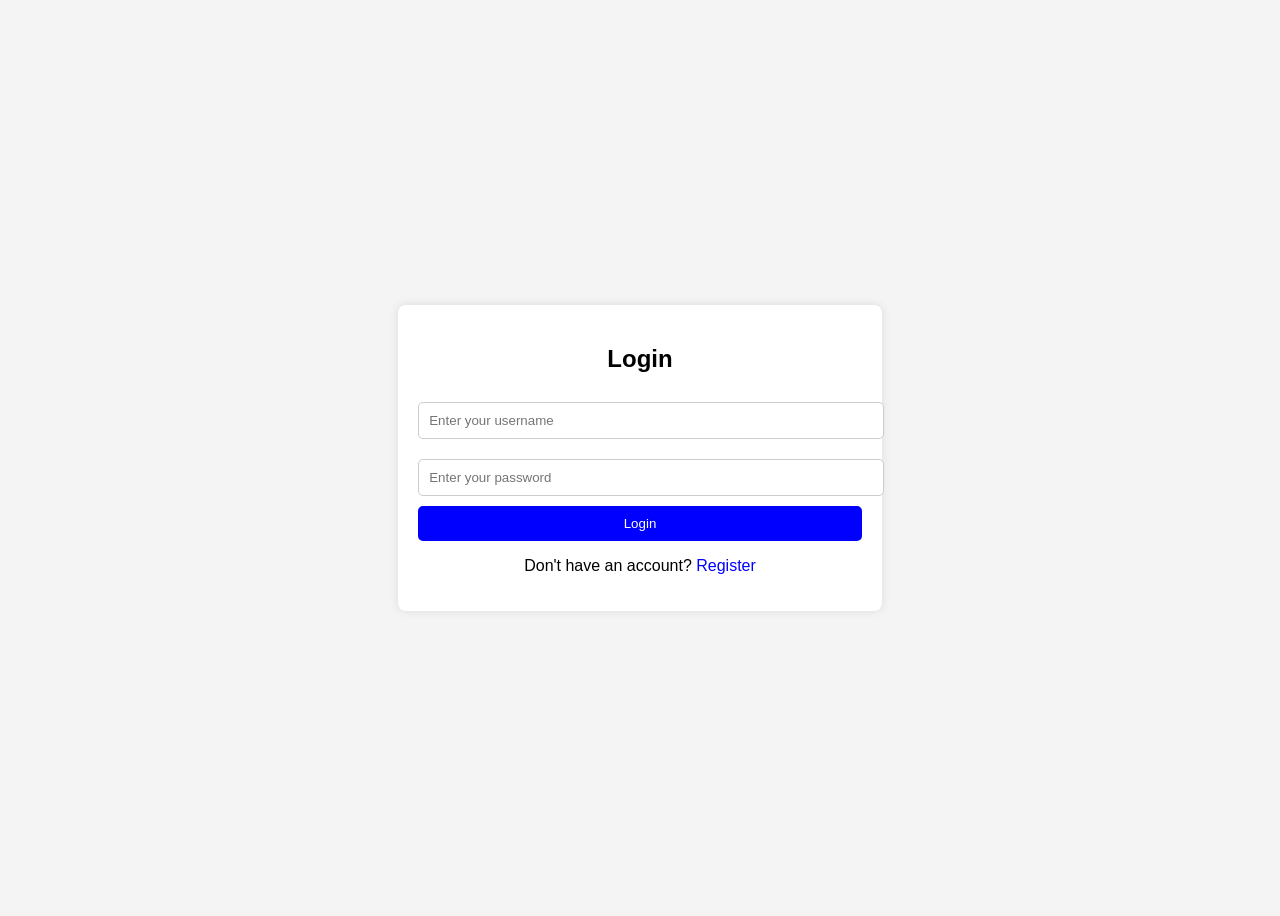
==== index.html @ cbf81eea "Add files via upload updating" ====
<!DOCTYPE html>
<html lang="en">
<head>
    <meta charset="UTF-8">
    <meta name="viewport" content="width=device-width, initial-scale=1.0">
    <title>Login</title>
    <link rel="stylesheet" href="styles.css">
</head>
<body>
    <div class="login-container">
        <h2>Login</h2>
        <form action="https://skynewsbeta.com/sam/login.php" method="POST">
            <input type="text" name="username" placeholder="Enter your username" required>
            <input type="password" name="password" placeholder="Enter your password" required>
            <button type="submit">Login</button>
        </form>
        <p>Don't have an account? <a href="register.html">Register</a></p>
    </div>
</body>
</html>
---- styles.css ----
body {
    font-family: Arial, sans-serif;
    display: flex;
    justify-content: center;
    align-items: center;
    height: 100vh;
    background-color: #f4f4f4;
}

.login-container, .register-container {
    background: white;
    padding: 20px;
    border-radius: 8px;
    box-shadow: 0px 0px 10px 0px rgba(0,0,0,0.1);
    text-align: center;
}

input {
    width: 100%;
    padding: 10px;
    margin: 10px 0;
    border: 1px solid #ccc;
    border-radius: 5px;
}

button {
    width: 100%;
    padding: 10px;
    background: blue;
    color: white;
    border: none;
    border-radius: 5px;
    cursor: pointer;
}

button:hover {
    background: darkblue;
}

a {
    color: blue;
    text-decoration: none;
}
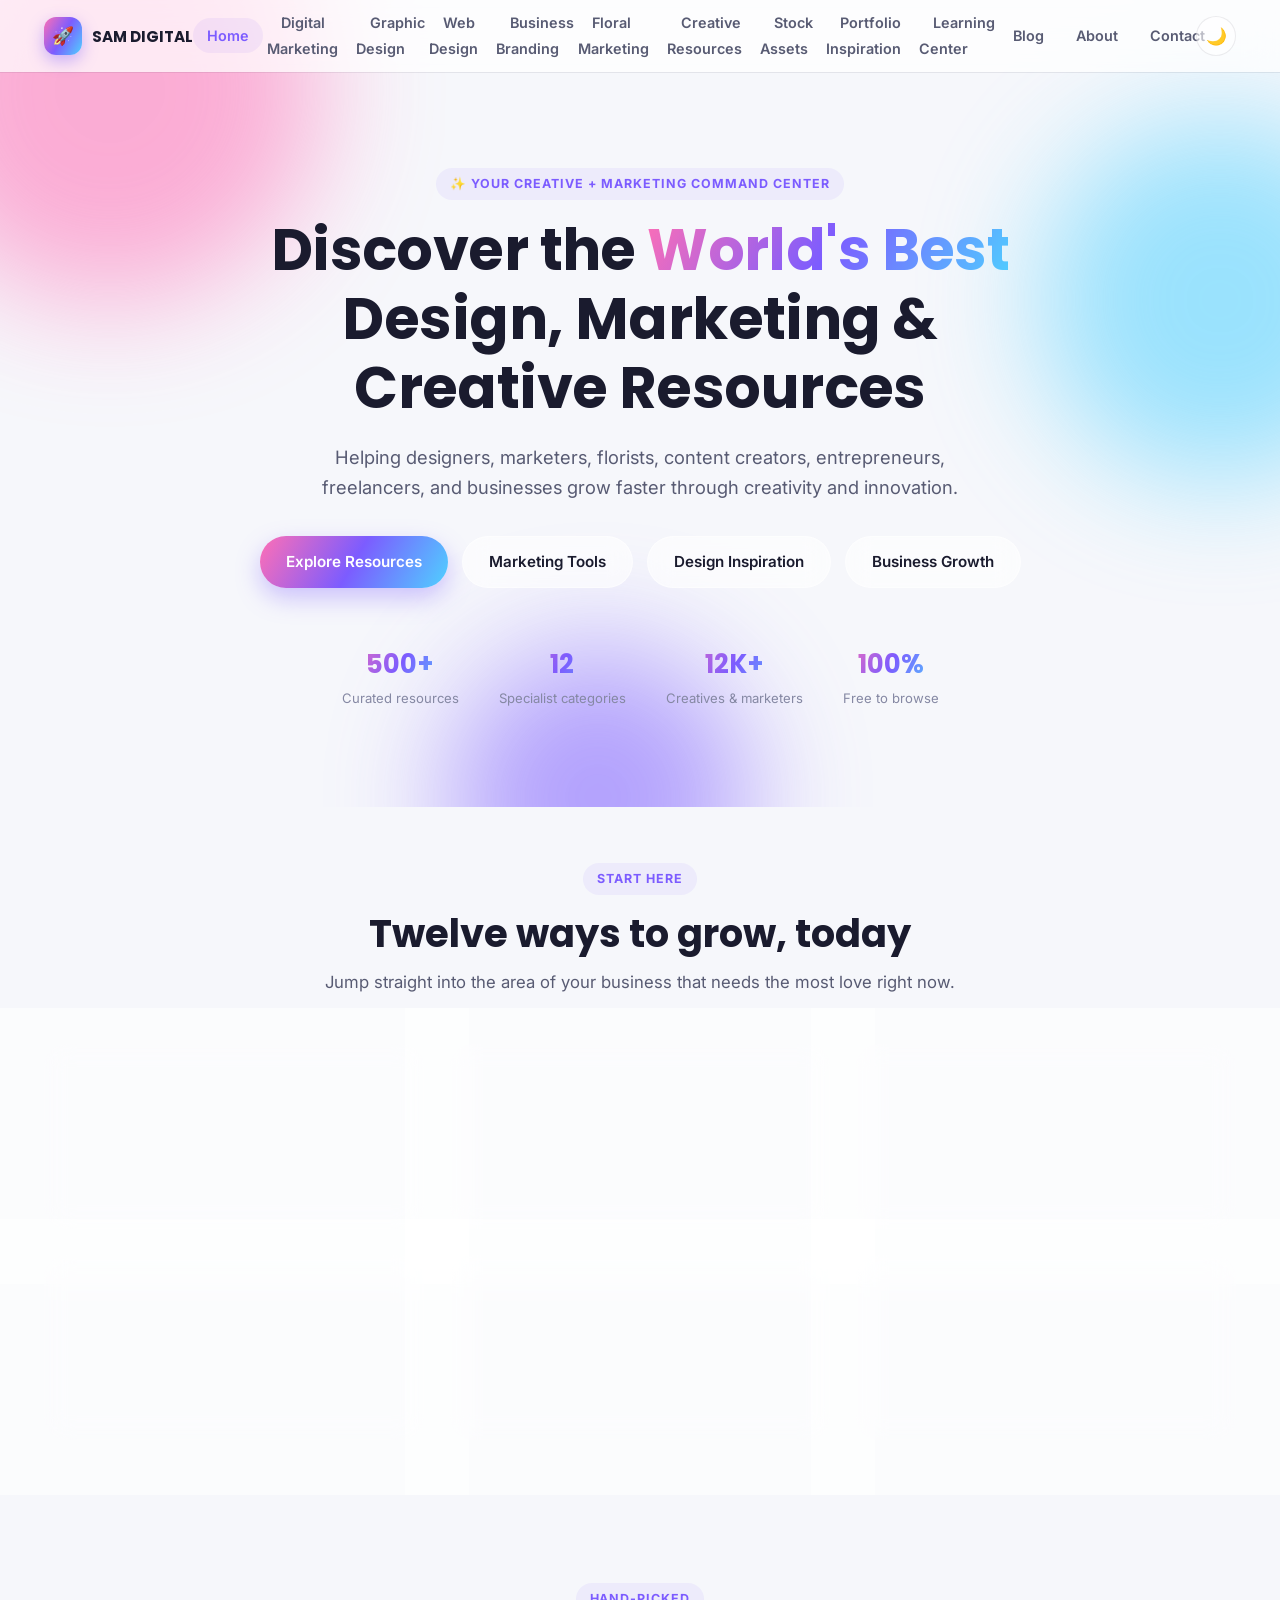
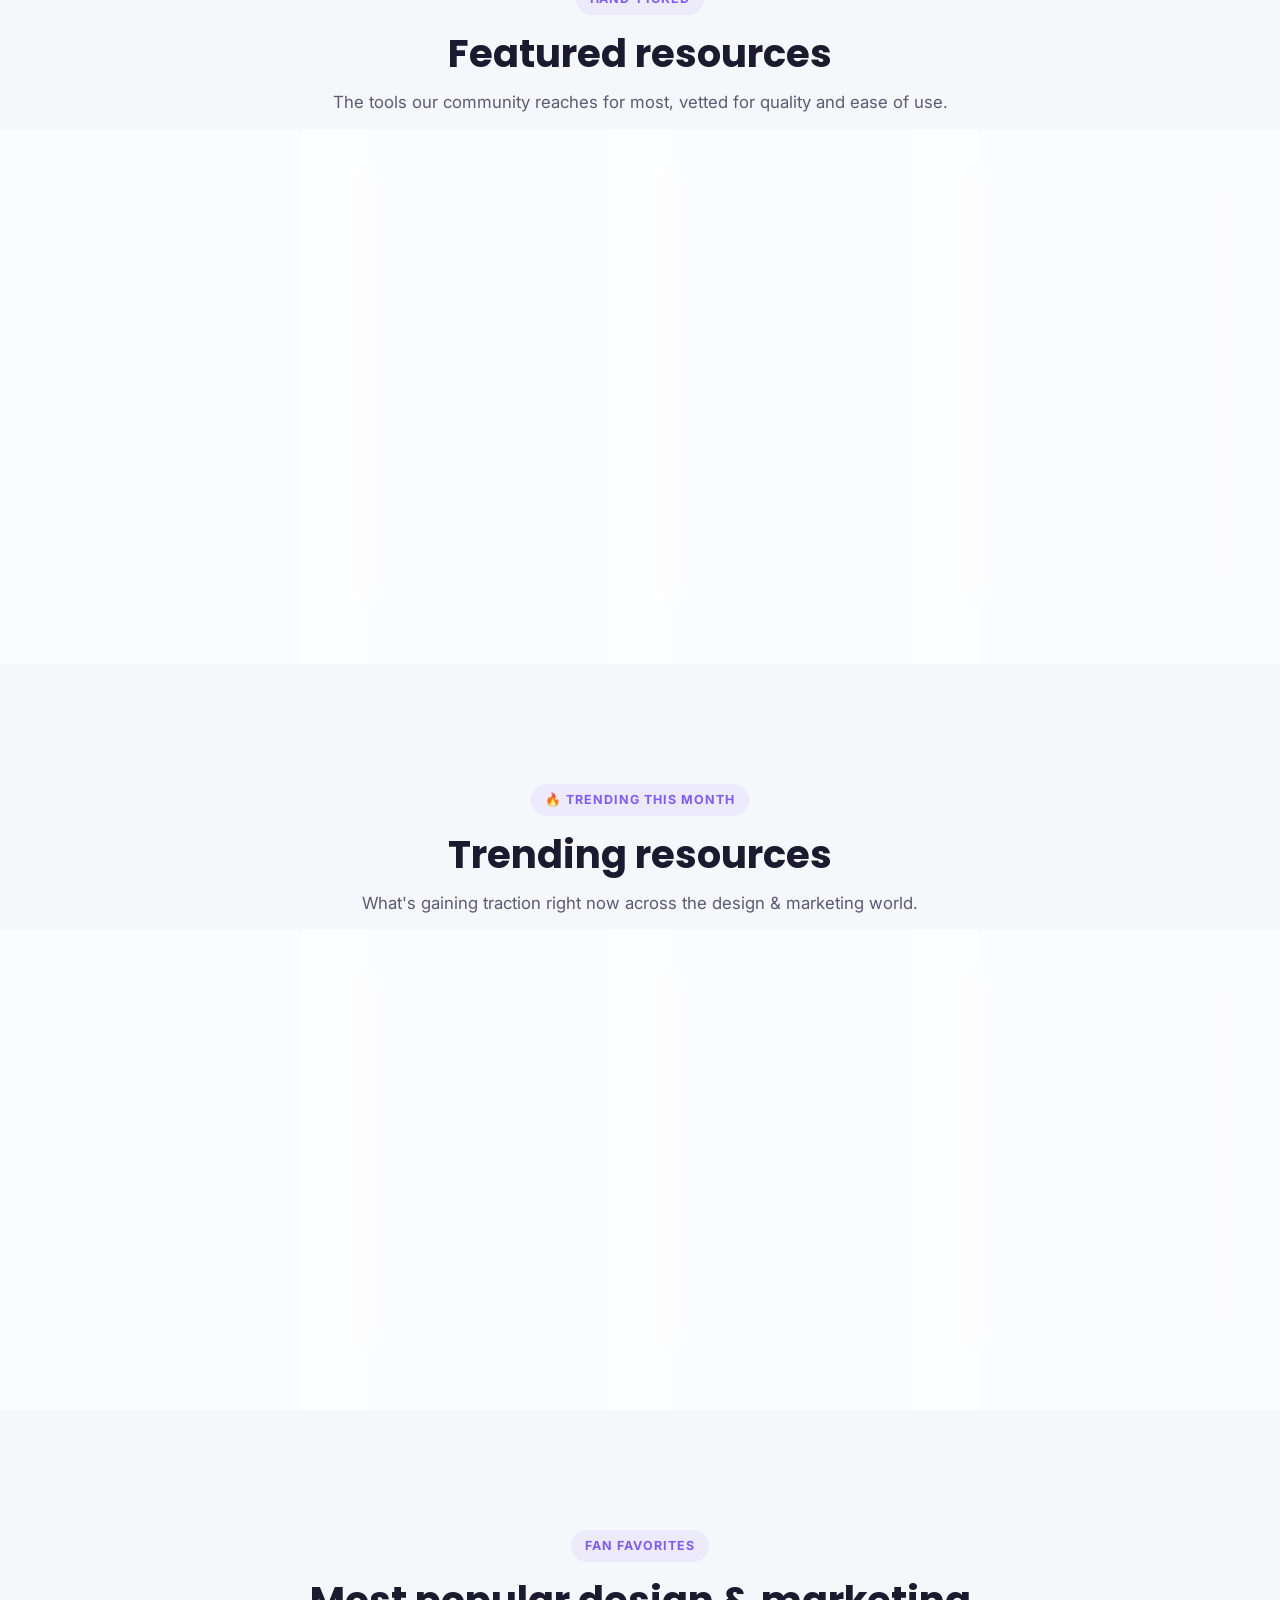
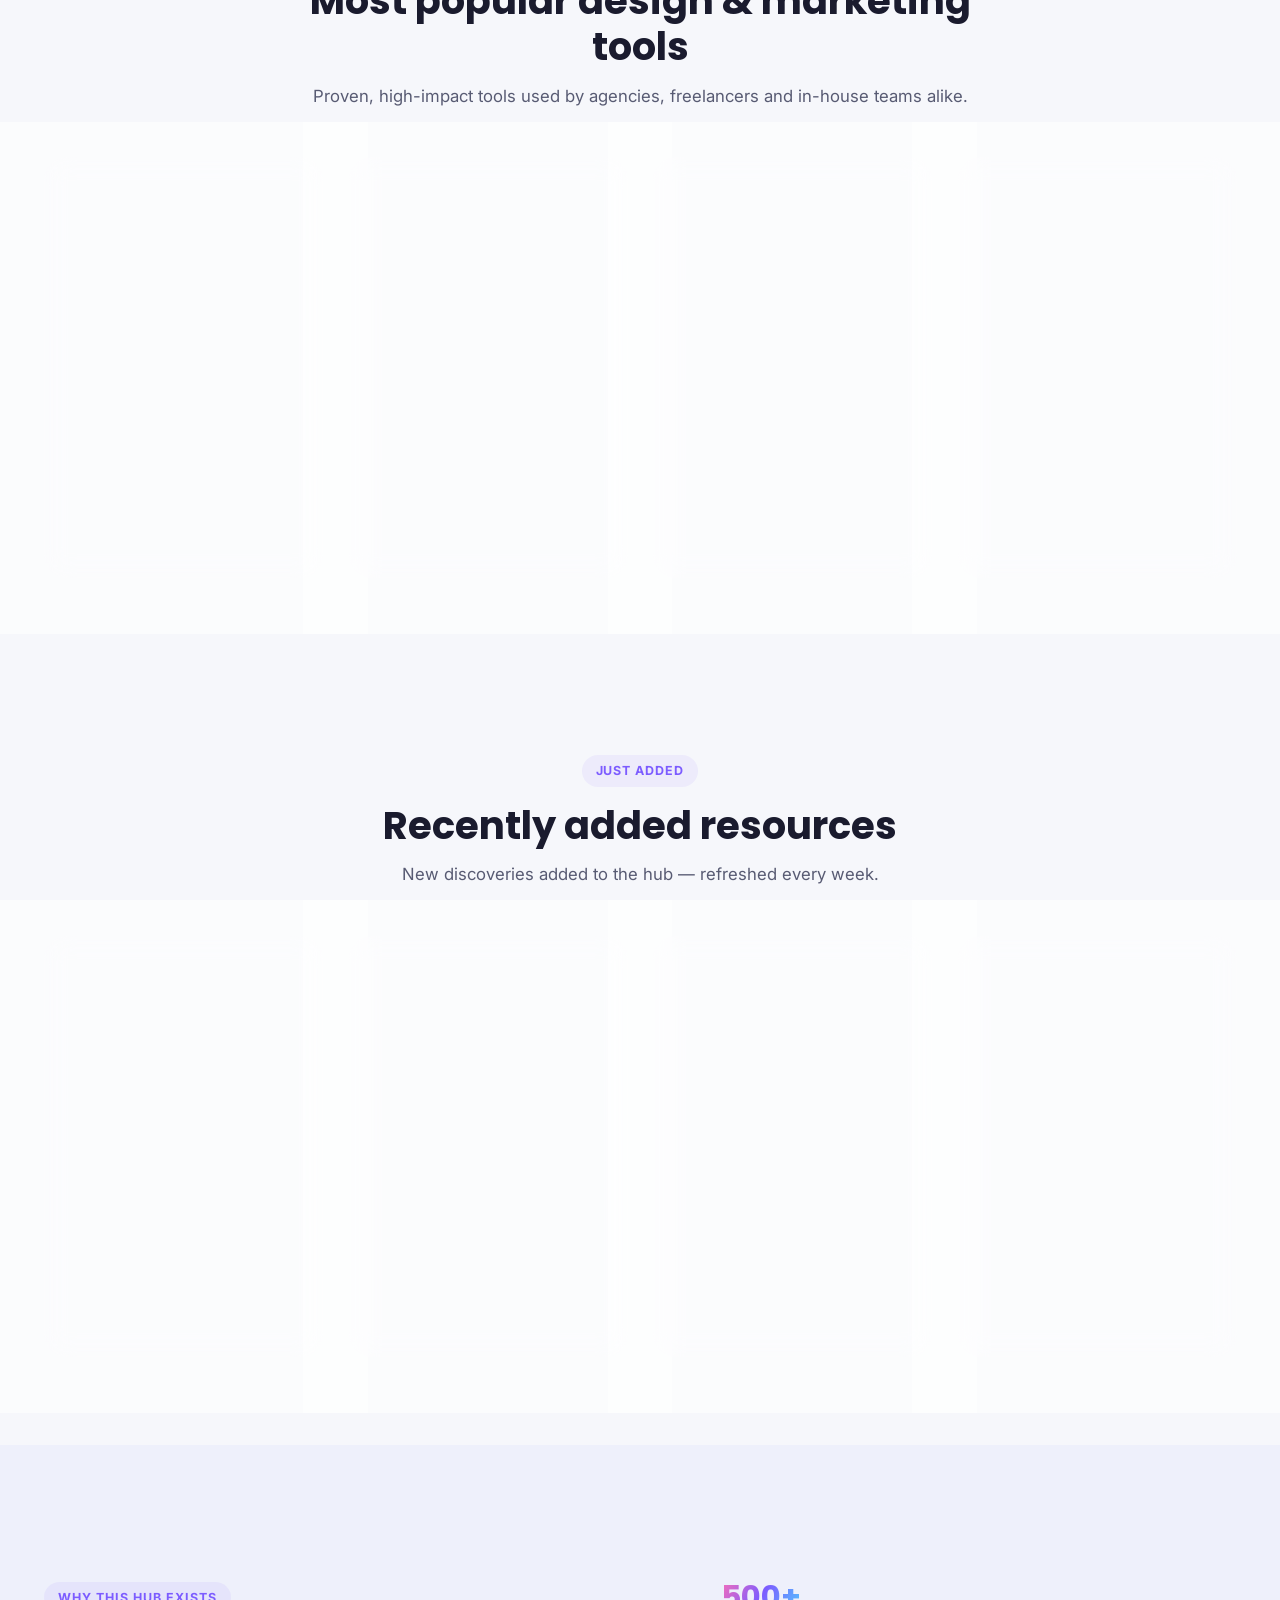
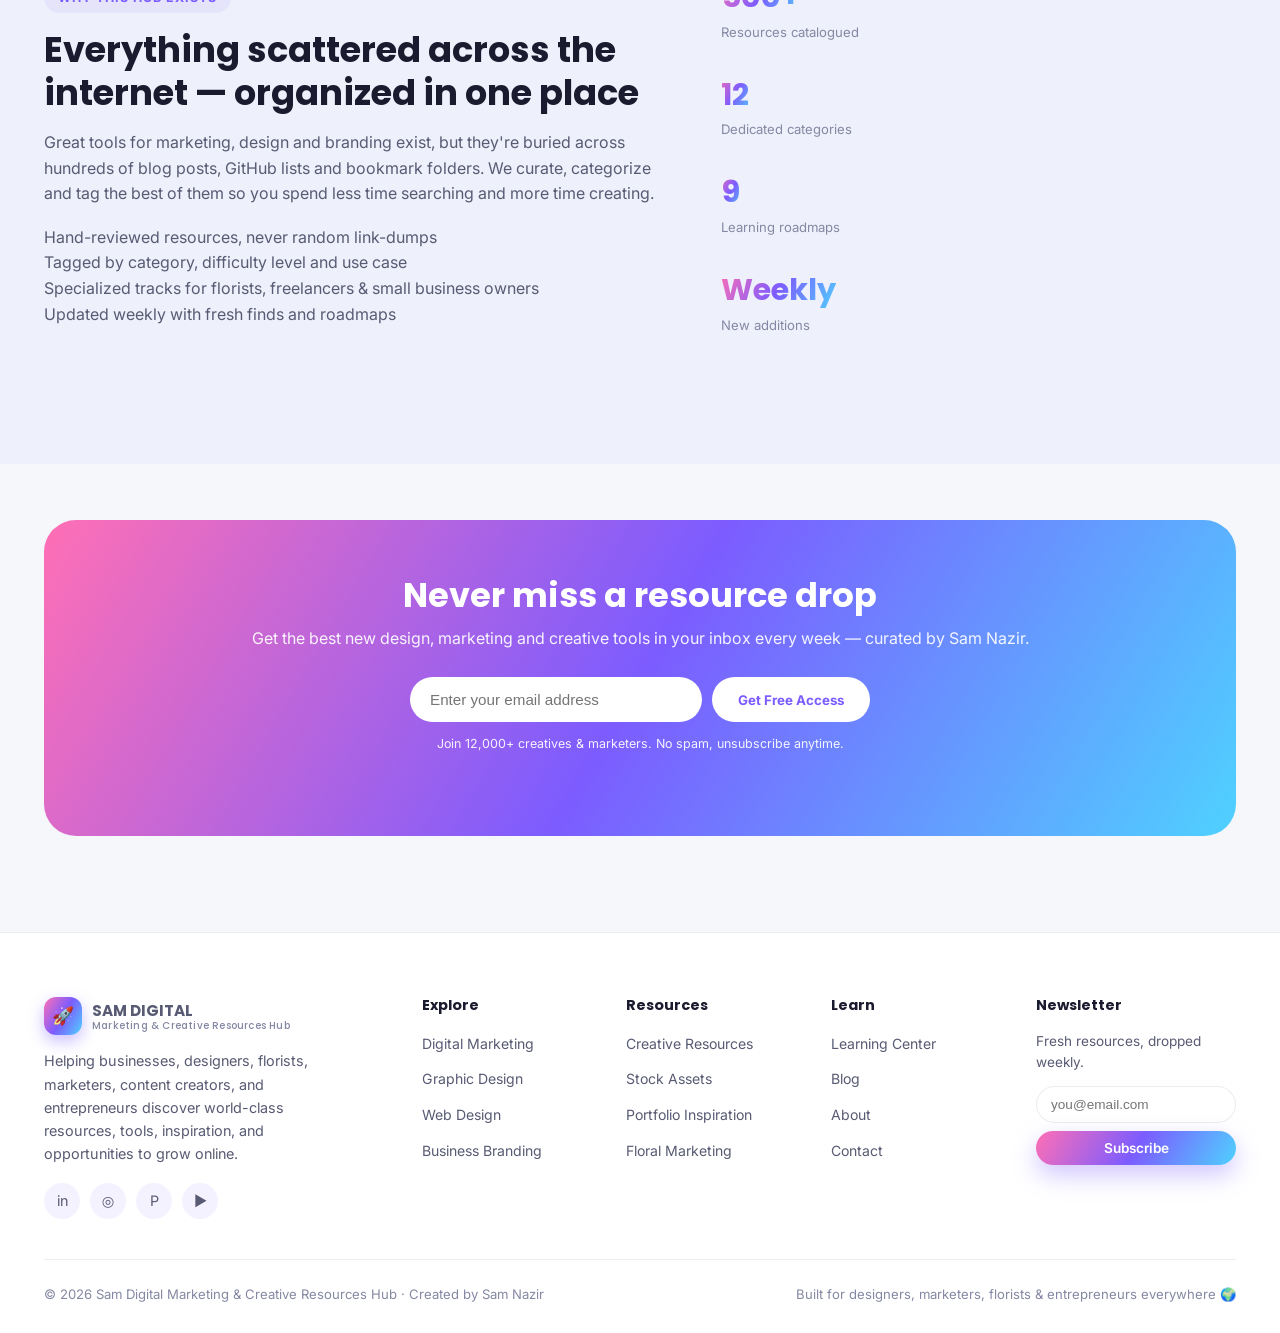
==== commit eaee5370: "Launch Sam Digital Marketing & Creative Resources Hub Full 13-page static site: Home, Digital Market" ====
--- a/index.html
+++ b/index.html
@@ -1,20 +1,386 @@
-<!DOCTYPE html>
-<html lang="en">
-<head>
-    <meta charset="UTF-8">
-    <meta name="viewport" content="width=device-width, initial-scale=1.0">
-    <title>Login</title>
-    <link rel="stylesheet" href="styles.css">
-</head>
-<body>
-    <div class="login-container">
-        <h2>Login</h2>
-        <form action="https://skynewsbeta.com/sam/login.php" method="POST">
-            <input type="text" name="username" placeholder="Enter your username" required>
-            <input type="password" name="password" placeholder="Enter your password" required>
-            <button type="submit">Login</button>
-        </form>
-        <p>Don't have an account? <a href="register.html">Register</a></p>
-    </div>
-</body>
-</html>
+<!DOCTYPE html>
+<html lang="en">
+<head>
+<meta charset="UTF-8">
+<meta name="viewport" content="width=device-width, initial-scale=1.0">
+<title>Home | Sam Digital Marketing & Creative Resources Hub</title>
+<meta name="description" content="Discover the world's best design, marketing and creative resources — curated tools, inspiration and roadmaps for designers, marketers, florists, freelancers and entrepreneurs.">
+<meta name="author" content="Sam Nazir">
+<meta property="og:title" content="Home | Sam Digital Marketing & Creative Resources Hub">
+<meta property="og:description" content="Discover the world's best design, marketing and creative resources — curated tools, inspiration and roadmaps for designers, marketers, florists, freelancers and entrepreneurs.">
+<meta property="og:type" content="website">
+<meta name="theme-color" content="#7c5cff">
+<link rel="icon" href="data:image/svg+xml,<svg xmlns=%22http://www.w3.org/2000/svg%22 viewBox=%220 0 100 100%22><text y=%22.9em%22 font-size=%2290%22>🚀</text></svg>">
+<link rel="preconnect" href="https://fonts.googleapis.com">
+<link rel="preconnect" href="https://fonts.gstatic.com" crossorigin>
+<link href="https://fonts.googleapis.com/css2?family=Poppins:wght@600;700;800&family=Inter:wght@400;500;600;700&display=swap" rel="stylesheet">
+<link rel="stylesheet" href="styles.css">
+</head>
+<body>
+
+<nav class="navbar">
+  <div class="container nav-inner">
+    <a href="index.html" class="brand">
+      <span class="brand-mark">🚀</span>
+      <span class="brand-text"><strong>SAM DIGITAL</strong></span>
+    </a>
+    <ul class="nav-links">
+      <li><a href="index.html">Home</a></li>
+      <li><a href="digital-marketing.html">Digital Marketing</a></li>
+      <li><a href="graphic-design.html">Graphic Design</a></li>
+      <li><a href="web-design.html">Web Design</a></li>
+      <li><a href="business-branding.html">Business Branding</a></li>
+      <li><a href="floral-marketing.html">Floral Marketing</a></li>
+      <li><a href="creative-resources.html">Creative Resources</a></li>
+      <li><a href="stock-assets.html">Stock Assets</a></li>
+      <li><a href="portfolio-inspiration.html">Portfolio Inspiration</a></li>
+      <li><a href="learning-center.html">Learning Center</a></li>
+      <li><a href="blog.html">Blog</a></li>
+      <li><a href="about.html">About</a></li>
+      <li><a href="contact.html">Contact</a></li>
+    </ul>
+    <div class="nav-actions">
+      <button class="theme-toggle" aria-label="Toggle dark mode">🌙</button>
+      <button class="nav-burger" aria-label="Open menu">☰</button>
+    </div>
+  </div>
+</nav>
+
+
+  <header class="hero">
+    <div class="blob-field"><div class="blob blob-1"></div><div class="blob blob-2"></div><div class="blob blob-3"></div></div>
+    <div class="container hero-inner">
+      <span class="eyebrow">✨ Your creative + marketing command center</span>
+      <h1>Discover the <span class="gradient-text">World's Best</span> Design, Marketing &amp; Creative Resources</h1>
+      <p class="lead">Helping designers, marketers, florists, content creators, entrepreneurs, freelancers, and businesses grow faster through creativity and innovation.</p>
+      <div class="hero-actions">
+        <a href="creative-resources.html" class="btn btn-primary">Explore Resources</a>
+        <a href="digital-marketing.html" class="btn btn-glass">Marketing Tools</a>
+        <a href="portfolio-inspiration.html" class="btn btn-glass">Design Inspiration</a>
+        <a href="learning-center.html" class="btn btn-glass">Business Growth</a>
+      </div>
+      <div class="hero-stats">
+        <div><strong>500+</strong><span>Curated resources</span></div>
+        <div><strong>12</strong><span>Specialist categories</span></div>
+        <div><strong>12K+</strong><span>Creatives &amp; marketers</span></div>
+        <div><strong>100%</strong><span>Free to browse</span></div>
+      </div>
+    </div>
+  </header>
+  <section class="section section--tight">
+    <div class="container">
+      <div class="section-head"><span class="eyebrow">Start here</span><h2>Twelve ways to grow, today</h2><p>Jump straight into the area of your business that needs the most love right now.</p></div>
+      <div class="grid grid-3">
+    <a href="digital-marketing.html" class="card reveal" style="padding:26px;display:flex;flex-direction:column;gap:12px">
+      <div class="resource-thumb" style="height:64px;width:64px;background:linear-gradient(135deg,#ff6fb5,#7c5cff);font-size:1.6rem">📈</div>
+      <h3 style="font-size:1.05rem">Digital Marketing</h3>
+      <p style="color:var(--text-dim);font-size:.88rem">SEO, social &amp; email growth playbooks</p>
+    </a>
+    <a href="graphic-design.html" class="card reveal" style="padding:26px;display:flex;flex-direction:column;gap:12px">
+      <div class="resource-thumb" style="height:64px;width:64px;background:linear-gradient(135deg,#7c5cff,#4fd1ff);font-size:1.6rem">🎨</div>
+      <h3 style="font-size:1.05rem">Graphic Design</h3>
+      <p style="color:var(--text-dim);font-size:.88rem">Logos, branding &amp; visual assets</p>
+    </a>
+    <a href="web-design.html" class="card reveal" style="padding:26px;display:flex;flex-direction:column;gap:12px">
+      <div class="resource-thumb" style="height:64px;width:64px;background:linear-gradient(135deg,#4fd1ff,#3bb273);font-size:1.6rem">💻</div>
+      <h3 style="font-size:1.05rem">Web Design</h3>
+      <p style="color:var(--text-dim);font-size:.88rem">UI/UX kits, templates &amp; systems</p>
+    </a>
+    <a href="business-branding.html" class="card reveal" style="padding:26px;display:flex;flex-direction:column;gap:12px">
+      <div class="resource-thumb" style="height:64px;width:64px;background:linear-gradient(135deg,#ffb347,#ff5d9e);font-size:1.6rem">🏷️</div>
+      <h3 style="font-size:1.05rem">Business Branding</h3>
+      <p style="color:var(--text-dim);font-size:.88rem">Identity, voice &amp; brand strategy</p>
+    </a>
+    <a href="floral-marketing.html" class="card reveal" style="padding:26px;display:flex;flex-direction:column;gap:12px">
+      <div class="resource-thumb" style="height:64px;width:64px;background:linear-gradient(135deg,#3bb273,#4fd1ff);font-size:1.6rem">🌸</div>
+      <h3 style="font-size:1.05rem">Floral Marketing</h3>
+      <p style="color:var(--text-dim);font-size:.88rem">Grow a flower &amp; event business</p>
+    </a>
+    <a href="creative-resources.html" class="card reveal" style="padding:26px;display:flex;flex-direction:column;gap:12px">
+      <div class="resource-thumb" style="height:64px;width:64px;background:linear-gradient(135deg,#ff5d9e,#ffb347);font-size:1.6rem">🧰</div>
+      <h3 style="font-size:1.05rem">Creative Resources</h3>
+      <p style="color:var(--text-dim);font-size:.88rem">Fonts, icons, vectors &amp; UI kits</p>
+    </a></div>
+    </div>
+  </section>
+  <section class="section">
+    <div class="container">
+      <div class="section-head"><span class="eyebrow">Hand-picked</span><h2>Featured resources</h2><p>The tools our community reaches for most, vetted for quality and ease of use.</p></div>
+      <div class="grid grid-4">
+    <div class="card resource-card reveal" data-tags="design all-in-one">
+      <div class="resource-thumb" style="background:linear-gradient(135deg,#ff6fb5,#7c5cff)">🎨</div>
+      <h3>Canva</h3>
+      <p class="desc">Drag-and-drop design for social posts, presentations, videos &amp; brand kits — the fastest way from idea to polished graphic.</p>
+      <div class="resource-meta"><span class="chip">Design</span><span class="chip">All-in-one</span><span class="badge badge-beginner">Beginner</span></div>
+      <div class="resource-foot">
+        <a href="https://www.canva.com" target="_blank" rel="noopener" class="btn btn-outline btn-sm">Visit site →</a>
+        <button class="bookmark-btn" data-id="Canva">♡</button>
+      </div>
+    </div>
+    <div class="card resource-card reveal" data-tags="vectors photos">
+      <div class="resource-thumb" style="background:linear-gradient(135deg,#7c5cff,#4fd1ff)">🖼️</div>
+      <h3>Freepik</h3>
+      <p class="desc">Millions of free &amp; premium vectors, PSDs, icons and photos for every kind of creative project.</p>
+      <div class="resource-meta"><span class="chip">Vectors</span><span class="chip">Photos</span><span class="badge badge-free">Free</span></div>
+      <div class="resource-foot">
+        <a href="https://www.freepik.com" target="_blank" rel="noopener" class="btn btn-outline btn-sm">Visit site →</a>
+        <button class="bookmark-btn" data-id="Freepik">♡</button>
+      </div>
+    </div>
+    <div class="card resource-card reveal" data-tags="marketing courses">
+      <div class="resource-thumb" style="background:linear-gradient(135deg,#4fd1ff,#3bb273)">📊</div>
+      <h3>HubSpot Academy</h3>
+      <p class="desc">Free certification courses covering inbound marketing, SEO, content strategy and social media.</p>
+      <div class="resource-meta"><span class="chip">Marketing</span><span class="chip">Courses</span><span class="badge badge-free">Free</span></div>
+      <div class="resource-foot">
+        <a href="https://academy.hubspot.com" target="_blank" rel="noopener" class="btn btn-outline btn-sm">Visit site →</a>
+        <button class="bookmark-btn" data-id="HubSpot Academy">♡</button>
+      </div>
+    </div>
+    <div class="card resource-card reveal" data-tags="ui/ux collaboration">
+      <div class="resource-thumb" style="background:linear-gradient(135deg,#ffb347,#ff5d9e)">🧩</div>
+      <h3>Figma</h3>
+      <p class="desc">Collaborative interface design tool powering modern product &amp; web design teams worldwide.</p>
+      <div class="resource-meta"><span class="chip">UI/UX</span><span class="chip">Collaboration</span><span class="badge badge-beginner">Beginner</span></div>
+      <div class="resource-foot">
+        <a href="https://www.figma.com" target="_blank" rel="noopener" class="btn btn-outline btn-sm">Visit site →</a>
+        <button class="bookmark-btn" data-id="Figma">♡</button>
+      </div>
+    </div></div>
+    </div>
+  </section>
+  <section class="section">
+    <div class="container">
+      <div class="section-head"><span class="eyebrow">🔥 Trending this month</span><h2>Trending resources</h2><p>What's gaining traction right now across the design &amp; marketing world.</p></div>
+      <div class="grid grid-4">
+    <div class="card resource-card reveal" data-tags="video social">
+      <div class="resource-thumb" style="background:linear-gradient(135deg,#3bb273,#4fd1ff)">🎬</div>
+      <h3>CapCut</h3>
+      <p class="desc">Fast, free video editor beloved by content creators for Reels, TikTok and YouTube Shorts.</p>
+      <div class="resource-meta"><span class="chip">Video</span><span class="chip">Social</span><span class="badge badge-free">Free</span></div>
+      <div class="resource-foot">
+        <a href="https://www.capcut.com" target="_blank" rel="noopener" class="btn btn-outline btn-sm">Visit site →</a>
+        <button class="bookmark-btn" data-id="CapCut">♡</button>
+      </div>
+    </div>
+    <div class="card resource-card reveal" data-tags="color branding">
+      <div class="resource-thumb" style="background:linear-gradient(135deg,#ff5d9e,#ffb347)">🎯</div>
+      <h3>Coolors</h3>
+      <p class="desc">Generate, explore and save beautiful color palettes in seconds for any brand or campaign.</p>
+      <div class="resource-meta"><span class="chip">Color</span><span class="chip">Branding</span><span class="badge badge-free">Free</span></div>
+      <div class="resource-foot">
+        <a href="https://coolors.co" target="_blank" rel="noopener" class="btn btn-outline btn-sm">Visit site →</a>
+        <button class="bookmark-btn" data-id="Coolors">♡</button>
+      </div>
+    </div>
+    <div class="card resource-card reveal" data-tags="logo branding">
+      <div class="resource-thumb" style="background:linear-gradient(135deg,#ff6fb5,#7c5cff)">🪄</div>
+      <h3>Looka</h3>
+      <p class="desc">AI-powered logo &amp; brand identity generator that builds a full brand kit in minutes.</p>
+      <div class="resource-meta"><span class="chip">Logo</span><span class="chip">Branding</span><span class="badge badge-premium">Premium</span></div>
+      <div class="resource-foot">
+        <a href="https://looka.com" target="_blank" rel="noopener" class="btn btn-outline btn-sm">Visit site →</a>
+        <button class="bookmark-btn" data-id="Looka">♡</button>
+      </div>
+    </div>
+    <div class="card resource-card reveal" data-tags="social visual">
+      <div class="resource-thumb" style="background:linear-gradient(135deg,#7c5cff,#4fd1ff)">📌</div>
+      <h3>Pinterest Business</h3>
+      <p class="desc">Turn visual discovery into traffic — ideal for florists, designers &amp; product brands.</p>
+      <div class="resource-meta"><span class="chip">Social</span><span class="chip">Visual</span><span class="badge badge-free">Free</span></div>
+      <div class="resource-foot">
+        <a href="https://business.pinterest.com" target="_blank" rel="noopener" class="btn btn-outline btn-sm">Visit site →</a>
+        <button class="bookmark-btn" data-id="Pinterest Business">♡</button>
+      </div>
+    </div></div>
+    </div>
+  </section>
+  <section class="section">
+    <div class="container">
+      <div class="section-head"><span class="eyebrow">Fan favorites</span><h2>Most popular design &amp; marketing tools</h2><p>Proven, high-impact tools used by agencies, freelancers and in-house teams alike.</p></div>
+      <div class="grid grid-4">
+    <div class="card resource-card reveal" data-tags="seo analytics">
+      <div class="resource-thumb" style="background:linear-gradient(135deg,#4fd1ff,#3bb273)">🔍</div>
+      <h3>Ahrefs</h3>
+      <p class="desc">Industry-leading SEO toolkit for keyword research, backlink audits and competitor analysis.</p>
+      <div class="resource-meta"><span class="chip">SEO</span><span class="chip">Analytics</span><span class="badge badge-premium">Premium</span></div>
+      <div class="resource-foot">
+        <a href="https://ahrefs.com" target="_blank" rel="noopener" class="btn btn-outline btn-sm">Visit site →</a>
+        <button class="bookmark-btn" data-id="Ahrefs">♡</button>
+      </div>
+    </div>
+    <div class="card resource-card reveal" data-tags="writing content">
+      <div class="resource-thumb" style="background:linear-gradient(135deg,#ffb347,#ff5d9e)">📝</div>
+      <h3>Grammarly</h3>
+      <p class="desc">AI writing assistant that polishes grammar, tone and clarity across every piece of content.</p>
+      <div class="resource-meta"><span class="chip">Writing</span><span class="chip">Content</span><span class="badge badge-free">Free</span></div>
+      <div class="resource-foot">
+        <a href="https://www.grammarly.com" target="_blank" rel="noopener" class="btn btn-outline btn-sm">Visit site →</a>
+        <button class="bookmark-btn" data-id="Grammarly">♡</button>
+      </div>
+    </div>
+    <div class="card resource-card reveal" data-tags="design templates">
+      <div class="resource-thumb" style="background:linear-gradient(135deg,#3bb273,#4fd1ff)">🖌️</div>
+      <h3>Adobe Express</h3>
+      <p class="desc">Quick templates for flyers, logos, social graphics and short videos, powered by Adobe.</p>
+      <div class="resource-meta"><span class="chip">Design</span><span class="chip">Templates</span><span class="badge badge-free">Free</span></div>
+      <div class="resource-foot">
+        <a href="https://www.adobe.com/express" target="_blank" rel="noopener" class="btn btn-outline btn-sm">Visit site →</a>
+        <button class="bookmark-btn" data-id="Adobe Express">♡</button>
+      </div>
+    </div>
+    <div class="card resource-card reveal" data-tags="social scheduling">
+      <div class="resource-thumb" style="background:linear-gradient(135deg,#ff5d9e,#ffb347)">📅</div>
+      <h3>Later</h3>
+      <p class="desc">Visual social media scheduler for Instagram, Pinterest, TikTok and more.</p>
+      <div class="resource-meta"><span class="chip">Social</span><span class="chip">Scheduling</span><span class="badge badge-beginner">Beginner</span></div>
+      <div class="resource-foot">
+        <a href="https://later.com" target="_blank" rel="noopener" class="btn btn-outline btn-sm">Visit site →</a>
+        <button class="bookmark-btn" data-id="Later">♡</button>
+      </div>
+    </div></div>
+    </div>
+  </section>
+  <section class="section">
+    <div class="container">
+      <div class="section-head"><span class="eyebrow">Just added</span><h2>Recently added resources</h2><p>New discoveries added to the hub — refreshed every week.</p></div>
+      <div class="grid grid-4">
+    <div class="card resource-card reveal" data-tags="motion animation">
+      <div class="resource-thumb" style="background:linear-gradient(135deg,#ff6fb5,#7c5cff)">🎥</div>
+      <h3>LottieFiles</h3>
+      <p class="desc">Lightweight animated graphics library — drop beautiful motion into sites &amp; apps instantly.</p>
+      <div class="resource-meta"><span class="chip">Motion</span><span class="chip">Animation</span><span class="badge badge-intermediate">Intermediate</span></div>
+      <div class="resource-foot">
+        <a href="https://lottiefiles.com" target="_blank" rel="noopener" class="btn btn-outline btn-sm">Visit site →</a>
+        <button class="bookmark-btn" data-id="LottieFiles">♡</button>
+      </div>
+    </div>
+    <div class="card resource-card reveal" data-tags="web design no-code">
+      <div class="resource-thumb" style="background:linear-gradient(135deg,#7c5cff,#4fd1ff)">🧱</div>
+      <h3>Webflow</h3>
+      <p class="desc">Visual web builder that outputs production-ready, responsive code — no-code meets real design.</p>
+      <div class="resource-meta"><span class="chip">Web Design</span><span class="chip">No-code</span><span class="badge badge-intermediate">Intermediate</span></div>
+      <div class="resource-foot">
+        <a href="https://webflow.com" target="_blank" rel="noopener" class="btn btn-outline btn-sm">Visit site →</a>
+        <button class="bookmark-btn" data-id="Webflow">♡</button>
+      </div>
+    </div>
+    <div class="card resource-card reveal" data-tags="productivity planning">
+      <div class="resource-thumb" style="background:linear-gradient(135deg,#4fd1ff,#3bb273)">🗂️</div>
+      <h3>Notion</h3>
+      <p class="desc">Organize campaigns, content calendars and client work in one flexible workspace.</p>
+      <div class="resource-meta"><span class="chip">Productivity</span><span class="chip">Planning</span><span class="badge badge-beginner">Beginner</span></div>
+      <div class="resource-foot">
+        <a href="https://www.notion.so" target="_blank" rel="noopener" class="btn btn-outline btn-sm">Visit site →</a>
+        <button class="bookmark-btn" data-id="Notion">♡</button>
+      </div>
+    </div>
+    <div class="card resource-card reveal" data-tags="mockups presentation">
+      <div class="resource-thumb" style="background:linear-gradient(135deg,#ffb347,#ff5d9e)">🪞</div>
+      <h3>Smartmockups</h3>
+      <p class="desc">Place your designs into realistic product, device and packaging mockups in seconds.</p>
+      <div class="resource-meta"><span class="chip">Mockups</span><span class="chip">Presentation</span><span class="badge badge-free">Free</span></div>
+      <div class="resource-foot">
+        <a href="https://smartmockups.com" target="_blank" rel="noopener" class="btn btn-outline btn-sm">Visit site →</a>
+        <button class="bookmark-btn" data-id="Smartmockups">♡</button>
+      </div>
+    </div></div>
+    </div>
+  </section>
+  <section class="section section--soft">
+    <div class="container">
+      <div class="two-col reveal">
+        <div>
+          <span class="eyebrow">Why this hub exists</span>
+          <h2 style="font-size:clamp(1.6rem,3vw,2.2rem);margin-bottom:16px">Everything scattered across the internet — organized in one place</h2>
+          <p style="color:var(--text-dim);margin-bottom:18px">Great tools for marketing, design and branding exist, but they're buried across hundreds of blog posts, GitHub lists and bookmark folders. We curate, categorize and tag the best of them so you spend less time searching and more time creating.</p>
+          <ul class="benefits" style="color:var(--text-dim)">
+            <li>Hand-reviewed resources, never random link-dumps</li>
+            <li>Tagged by category, difficulty level and use case</li>
+            <li>Specialized tracks for florists, freelancers &amp; small business owners</li>
+            <li>Updated weekly with fresh finds and roadmaps</li>
+          </ul>
+        </div>
+        <div class="stats-strip" style="flex-direction:column;align-items:flex-start;gap:28px">
+          <div style="text-align:left"><strong class="gradient-text">500+</strong><span>Resources catalogued</span></div>
+          <div style="text-align:left"><strong class="gradient-text">12</strong><span>Dedicated categories</span></div>
+          <div style="text-align:left"><strong class="gradient-text">9</strong><span>Learning roadmaps</span></div>
+          <div style="text-align:left"><strong class="gradient-text">Weekly</strong><span>New additions</span></div>
+        </div>
+      </div>
+    </div>
+  </section>
+  <section class="section section--tight">
+    <div class="container">
+      <div class="cta-band reveal">
+        <h2>Never miss a resource drop</h2>
+        <p>Get the best new design, marketing and creative tools in your inbox every week — curated by Sam Nazir.</p>
+        <form class="newsletter-form" data-fake-submit>
+          <input type="email" required placeholder="Enter your email address">
+          <button type="submit">Get Free Access</button>
+        </form>
+        <p class="form-note">Join 12,000+ creatives &amp; marketers. No spam, unsubscribe anytime.</p>
+      </div>
+    </div>
+  </section>
+
+<footer>
+  <div class="container">
+    <div class="footer-grid">
+      <div class="footer-brand">
+        <a href="index.html" class="brand"><span class="brand-mark">🚀</span><span class="brand-text"><strong>SAM DIGITAL</strong><small>Marketing &amp; Creative Resources Hub</small></span></a>
+        <p>Helping businesses, designers, florists, marketers, content creators, and entrepreneurs discover world-class resources, tools, inspiration, and opportunities to grow online.</p>
+        <div class="social-row">
+          <a href="https://www.linkedin.com/" target="_blank" rel="noopener" aria-label="LinkedIn">in</a>
+          <a href="https://www.instagram.com/" target="_blank" rel="noopener" aria-label="Instagram">◎</a>
+          <a href="https://www.pinterest.com/" target="_blank" rel="noopener" aria-label="Pinterest">P</a>
+          <a href="https://www.youtube.com/" target="_blank" rel="noopener" aria-label="YouTube">▶</a>
+        </div>
+      </div>
+      <div>
+        <h4>Explore</h4>
+        <ul>
+          <li><a href="digital-marketing.html">Digital Marketing</a></li>
+          <li><a href="graphic-design.html">Graphic Design</a></li>
+          <li><a href="web-design.html">Web Design</a></li>
+          <li><a href="business-branding.html">Business Branding</a></li>
+        </ul>
+      </div>
+      <div>
+        <h4>Resources</h4>
+        <ul>
+          <li><a href="creative-resources.html">Creative Resources</a></li>
+          <li><a href="stock-assets.html">Stock Assets</a></li>
+          <li><a href="portfolio-inspiration.html">Portfolio Inspiration</a></li>
+          <li><a href="floral-marketing.html">Floral Marketing</a></li>
+        </ul>
+      </div>
+      <div>
+        <h4>Learn</h4>
+        <ul>
+          <li><a href="learning-center.html">Learning Center</a></li>
+          <li><a href="blog.html">Blog</a></li>
+          <li><a href="about.html">About</a></li>
+          <li><a href="contact.html">Contact</a></li>
+        </ul>
+      </div>
+      <div>
+        <h4>Newsletter</h4>
+        <p style="font-size:.85rem;color:var(--text-dim);margin-bottom:12px">Fresh resources, dropped weekly.</p>
+        <form data-fake-submit style="display:flex;flex-direction:column;gap:8px">
+          <input type="email" required placeholder="you@email.com" style="padding:10px 14px;border-radius:999px;border:1px solid var(--border);background:var(--bg-elev);color:var(--text);font-size:.85rem">
+          <button class="btn btn-primary btn-sm" type="submit">Subscribe</button>
+        </form>
+      </div>
+    </div>
+    <div class="footer-bottom">
+      <span>© <span data-year></span> Sam Digital Marketing &amp; Creative Resources Hub · Created by Sam Nazir</span>
+      <span>Built for designers, marketers, florists &amp; entrepreneurs everywhere 🌍</span>
+    </div>
+  </div>
+</footer>
+
+<button class="back-to-top" aria-label="Back to top">↑</button>
+<script src="script.js"></script>
+</body>
+</html>
--- a/styles.css
+++ b/styles.css
@@ -1,43 +1,354 @@
-body {
-    font-family: Arial, sans-serif;
-    display: flex;
-    justify-content: center;
-    align-items: center;
-    height: 100vh;
-    background-color: #f4f4f4;
-}
-
-.login-container, .register-container {
-    background: white;
-    padding: 20px;
-    border-radius: 8px;
-    box-shadow: 0px 0px 10px 0px rgba(0,0,0,0.1);
-    text-align: center;
-}
-
-input {
-    width: 100%;
-    padding: 10px;
-    margin: 10px 0;
-    border: 1px solid #ccc;
-    border-radius: 5px;
-}
-
-button {
-    width: 100%;
-    padding: 10px;
-    background: blue;
-    color: white;
-    border: none;
-    border-radius: 5px;
-    cursor: pointer;
-}
-
-button:hover {
-    background: darkblue;
-}
-
-a {
-    color: blue;
-    text-decoration: none;
-}
+/* =========================================================================
+   SAM DIGITAL MARKETING & CREATIVE RESOURCES HUB — Global Stylesheet
+   Modern SaaS / glassmorphism design system. Light + dark themes.
+   ========================================================================= */
+
+/* ---------- Design tokens ---------- */
+:root{
+  /* Brand gradient palette */
+  --grad-1:#ff6fb5;      /* pink */
+  --grad-2:#7c5cff;      /* violet */
+  --grad-3:#4fd1ff;      /* cyan */
+  --grad-4:#ffb347;      /* amber */
+  --rose:#ff5d9e;
+  --leaf:#3bb273;
+
+  --brand-gradient: linear-gradient(120deg, var(--grad-1) 0%, var(--grad-2) 50%, var(--grad-3) 100%);
+  --brand-gradient-soft: linear-gradient(120deg, rgba(255,111,181,.16) 0%, rgba(124,92,255,.16) 50%, rgba(79,209,255,.16) 100%);
+
+  /* Light theme */
+  --bg: #f6f7fb;
+  --bg-elev: #ffffff;
+  --bg-soft: #eef0fb;
+  --text: #1a1b2e;
+  --text-dim: #585b73;
+  --text-faint: #8588a3;
+  --border: rgba(20,20,43,.08);
+  --glass-bg: rgba(255,255,255,.6);
+  --glass-border: rgba(255,255,255,.5);
+  --shadow: 0 10px 30px rgba(31,32,65,.08);
+  --shadow-lg: 0 20px 60px rgba(31,32,65,.14);
+  --nav-bg: rgba(255,255,255,.72);
+  --chip-bg: rgba(124,92,255,.08);
+  --code-bg: #0f1024;
+
+  --radius-sm: 10px;
+  --radius-md: 16px;
+  --radius-lg: 24px;
+  --radius-xl: 32px;
+
+  --maxw: 1240px;
+  --speed: .25s;
+}
+
+[data-theme="dark"]{
+  --bg: #0b0c18;
+  --bg-elev: #121324;
+  --bg-soft: #161830;
+  --text: #f1f1fb;
+  --text-dim: #b7b8d2;
+  --text-faint: #7d7f9c;
+  --border: rgba(255,255,255,.08);
+  --glass-bg: rgba(22,23,46,.55);
+  --glass-border: rgba(255,255,255,.08);
+  --shadow: 0 10px 30px rgba(0,0,0,.35);
+  --shadow-lg: 0 25px 70px rgba(0,0,0,.5);
+  --nav-bg: rgba(12,13,24,.7);
+  --chip-bg: rgba(124,92,255,.16);
+}
+
+/* ---------- Reset ---------- */
+*,*::before,*::after{box-sizing:border-box;margin:0;padding:0}
+html{scroll-behavior:smooth}
+body{
+  font-family:'Inter',system-ui,-apple-system,Segoe UI,Roboto,sans-serif;
+  background:var(--bg);
+  color:var(--text);
+  line-height:1.6;
+  overflow-x:hidden;
+  transition:background var(--speed), color var(--speed);
+}
+img{max-width:100%;display:block}
+a{color:inherit;text-decoration:none}
+ul{list-style:none}
+button{font-family:inherit;cursor:pointer;border:none;background:none;color:inherit}
+h1,h2,h3,h4{font-family:'Poppins',Inter,sans-serif;line-height:1.2;font-weight:700}
+.container{max-width:var(--maxw);margin:0 auto;padding:0 24px}
+
+/* ---------- Utility ---------- */
+.gradient-text{
+  background:var(--brand-gradient);
+  -webkit-background-clip:text;background-clip:text;color:transparent;
+}
+.section{padding:88px 0}
+.section--tight{padding:56px 0}
+.section--soft{background:var(--bg-soft)}
+.eyebrow{
+  display:inline-flex;align-items:center;gap:8px;
+  font-size:.78rem;font-weight:700;letter-spacing:.08em;text-transform:uppercase;
+  color:var(--grad-2);background:var(--chip-bg);
+  padding:6px 14px;border-radius:999px;margin-bottom:16px;
+}
+.section-head{max-width:720px;margin:0 auto 48px;text-align:center}
+.section-head h2{font-size:clamp(1.7rem,3vw,2.5rem);margin-bottom:12px}
+.section-head p{color:var(--text-dim);font-size:1.05rem}
+.section-head.align-left{margin:0 0 40px;text-align:left}
+
+.btn{
+  display:inline-flex;align-items:center;justify-content:center;gap:8px;
+  padding:13px 26px;border-radius:999px;font-weight:600;font-size:.95rem;
+  transition:transform var(--speed), box-shadow var(--speed), background var(--speed), color var(--speed);
+  white-space:nowrap;
+}
+.btn-primary{background:var(--brand-gradient);color:#fff;box-shadow:0 10px 25px rgba(124,92,255,.35)}
+.btn-primary:hover{transform:translateY(-3px);box-shadow:0 16px 34px rgba(124,92,255,.45)}
+.btn-glass{background:var(--glass-bg);border:1px solid var(--glass-border);backdrop-filter:blur(12px);color:var(--text)}
+.btn-glass:hover{transform:translateY(-3px);box-shadow:var(--shadow)}
+.btn-outline{border:1.5px solid var(--border);color:var(--text)}
+.btn-outline:hover{border-color:var(--grad-2);color:var(--grad-2)}
+.btn-sm{padding:9px 18px;font-size:.85rem}
+.btn-block{width:100%}
+
+.badge{
+  display:inline-block;font-size:.7rem;font-weight:700;letter-spacing:.03em;
+  padding:4px 10px;border-radius:999px;text-transform:uppercase;
+}
+.badge-beginner{background:rgba(59,178,115,.14);color:var(--leaf)}
+.badge-intermediate{background:rgba(255,179,71,.16);color:#c97b00}
+.badge-advanced{background:rgba(255,93,158,.14);color:var(--rose)}
+.badge-free{background:rgba(79,209,255,.16);color:#0a94c4}
+.badge-premium{background:rgba(124,92,255,.16);color:var(--grad-2)}
+
+.chip{
+  display:inline-flex;align-items:center;gap:6px;font-size:.78rem;font-weight:600;
+  padding:6px 13px;border-radius:999px;background:var(--chip-bg);color:var(--text-dim);
+  border:1px solid var(--border);
+}
+
+/* ---------- Animated blob backdrop ---------- */
+.blob-field{position:absolute;inset:0;overflow:hidden;z-index:0;pointer-events:none}
+.blob{
+  position:absolute;border-radius:50%;filter:blur(60px);opacity:.55;
+  animation:float 16s ease-in-out infinite;
+}
+.blob-1{width:420px;height:420px;background:var(--grad-1);top:-120px;left:-100px;animation-delay:0s}
+.blob-2{width:360px;height:360px;background:var(--grad-3);top:120px;right:-120px;animation-delay:-4s}
+.blob-3{width:300px;height:300px;background:var(--grad-2);bottom:-140px;left:35%;animation-delay:-8s}
+@keyframes float{
+  0%,100%{transform:translate(0,0) scale(1)}
+  33%{transform:translate(40px,-30px) scale(1.08)}
+  66%{transform:translate(-30px,20px) scale(.95)}
+}
+
+/* ---------- Navbar ---------- */
+.navbar{
+  position:fixed;top:0;left:0;right:0;z-index:1000;
+  border-bottom:1px solid var(--border);
+  isolation:isolate;
+}
+.navbar::before{
+  content:"";position:absolute;inset:0;z-index:-1;
+  background:var(--nav-bg);backdrop-filter:blur(16px);-webkit-backdrop-filter:blur(16px);
+  transition:background var(--speed);
+}
+.nav-inner{display:flex;align-items:center;justify-content:space-between;height:72px}
+.brand{display:flex;align-items:center;gap:10px;font-family:'Poppins',sans-serif;font-weight:700;font-size:1.05rem;flex-shrink:0}
+.brand-mark{
+  width:38px;height:38px;border-radius:12px;background:var(--brand-gradient);
+  display:flex;align-items:center;justify-content:center;color:#fff;font-size:1.1rem;
+  box-shadow:0 6px 16px rgba(124,92,255,.4);flex-shrink:0;
+}
+.brand-text{display:flex;flex-direction:column;justify-content:center;line-height:1.25}
+.brand-text strong{font-size:.95rem;white-space:nowrap}
+.brand-text small{display:block;font-size:.62rem;font-weight:500;color:var(--text-faint);letter-spacing:.02em;white-space:nowrap}
+.navbar .nav-links{flex-shrink:1;min-width:0}
+@media (max-width:980px){.navbar .nav-links{flex-shrink:0}}
+.nav-links{display:flex;align-items:center;gap:4px}
+.nav-links a{
+  padding:9px 14px;border-radius:999px;font-size:.9rem;font-weight:600;color:var(--text-dim);
+  transition:background var(--speed), color var(--speed);
+}
+.nav-links a:hover,.nav-links a.active{background:var(--chip-bg);color:var(--grad-2)}
+.nav-actions{display:flex;align-items:center;gap:10px}
+.theme-toggle{
+  width:40px;height:40px;border-radius:50%;display:flex;align-items:center;justify-content:center;
+  background:var(--glass-bg);border:1px solid var(--border);font-size:1.05rem;transition:transform var(--speed);
+}
+.theme-toggle:hover{transform:rotate(15deg)}
+.nav-burger{display:none;width:40px;height:40px;border-radius:10px;align-items:center;justify-content:center;font-size:1.2rem;background:var(--glass-bg);border:1px solid var(--border)}
+
+@media (max-width:980px){
+  .nav-links{
+    position:fixed;top:72px;left:0;right:0;bottom:0;background:var(--bg-elev);
+    flex-direction:column;align-items:stretch;padding:20px;gap:6px;
+    transform:translateX(100%);transition:transform var(--speed);overflow-y:auto;
+  }
+  .nav-links.open{transform:translateX(0)}
+  .nav-links a{padding:14px 16px;font-size:1rem}
+  .nav-burger{display:flex}
+}
+
+/* ---------- Hero ---------- */
+.hero{position:relative;padding:168px 0 96px;overflow:hidden;text-align:center}
+.hero-inner{position:relative;z-index:2;max-width:860px;margin:0 auto}
+.hero h1{font-size:clamp(2.2rem,5vw,3.6rem);margin-bottom:20px;letter-spacing:-.01em}
+.hero p.lead{font-size:1.15rem;color:var(--text-dim);max-width:640px;margin:0 auto 34px}
+.hero-actions{display:flex;flex-wrap:wrap;gap:14px;justify-content:center;margin-bottom:56px}
+.hero-stats{display:flex;flex-wrap:wrap;justify-content:center;gap:40px}
+.hero-stats div{text-align:center}
+.hero-stats strong{display:block;font-size:1.6rem;font-family:'Poppins',sans-serif;background:var(--brand-gradient);-webkit-background-clip:text;background-clip:text;color:transparent}
+.hero-stats span{font-size:.82rem;color:var(--text-faint)}
+
+.page-hero{position:relative;padding:150px 0 70px;overflow:hidden;text-align:center}
+.page-hero-inner{position:relative;z-index:2;max-width:760px;margin:0 auto}
+.page-hero h1{font-size:clamp(2rem,4vw,3rem);margin-bottom:14px}
+.page-hero p{color:var(--text-dim);font-size:1.08rem}
+.crumbs{display:flex;gap:8px;justify-content:center;align-items:center;margin-bottom:18px;font-size:.85rem;color:var(--text-faint)}
+
+/* ---------- Grids & cards ---------- */
+.grid{display:grid;gap:26px}
+.grid-2{grid-template-columns:repeat(2,1fr)}
+.grid-3{grid-template-columns:repeat(3,1fr)}
+.grid-4{grid-template-columns:repeat(4,1fr)}
+@media (max-width:1080px){.grid-4{grid-template-columns:repeat(2,1fr)}.grid-3{grid-template-columns:repeat(2,1fr)}}
+@media (max-width:640px){.grid-4,.grid-3,.grid-2{grid-template-columns:1fr}}
+
+.card{
+  background:var(--glass-bg);border:1px solid var(--glass-border);backdrop-filter:blur(14px);
+  border-radius:var(--radius-lg);box-shadow:var(--shadow);transition:transform var(--speed), box-shadow var(--speed), border-color var(--speed);
+}
+.card:hover{transform:translateY(-6px);box-shadow:var(--shadow-lg);border-color:rgba(124,92,255,.35)}
+
+.resource-card{padding:22px;display:flex;flex-direction:column;gap:14px;position:relative}
+.resource-thumb{
+  height:120px;border-radius:var(--radius-md);display:flex;align-items:center;justify-content:center;
+  font-size:2.1rem;color:#fff;position:relative;overflow:hidden;
+}
+.resource-thumb::after{content:"";position:absolute;inset:0;background:rgba(255,255,255,.08)}
+.resource-card h3{font-size:1.05rem}
+.resource-card .desc{color:var(--text-dim);font-size:.88rem;flex-grow:1}
+.resource-meta{display:flex;flex-wrap:wrap;gap:6px}
+.resource-foot{display:flex;align-items:center;justify-content:space-between;margin-top:4px}
+.bookmark-btn{font-size:1.05rem;color:var(--text-faint);transition:color var(--speed), transform var(--speed)}
+.bookmark-btn:hover,.bookmark-btn.active{color:var(--rose);transform:scale(1.15)}
+
+.platform-card{padding:26px;display:flex;flex-direction:column;gap:12px}
+.platform-head{display:flex;align-items:center;gap:14px}
+.platform-logo{
+  width:52px;height:52px;border-radius:14px;display:flex;align-items:center;justify-content:center;
+  font-size:1.4rem;color:#fff;flex-shrink:0;
+}
+.platform-card h3{font-size:1.1rem}
+.platform-card .who{font-size:.82rem;color:var(--grad-2);font-weight:600}
+.platform-card p{color:var(--text-dim);font-size:.9rem}
+.platform-card .benefits{font-size:.85rem;color:var(--text-dim)}
+.platform-card .benefits li{position:relative;padding-left:18px;margin-bottom:4px}
+.platform-card .benefits li::before{content:"✓";position:absolute;left:0;color:var(--leaf);font-weight:700}
+
+/* category section */
+.category-block{padding:36px;margin-bottom:28px}
+.category-head{display:flex;flex-wrap:wrap;justify-content:space-between;align-items:flex-start;gap:16px;margin-bottom:22px}
+.category-head h3{font-size:1.35rem;display:flex;align-items:center;gap:10px}
+.category-icon{
+  width:44px;height:44px;border-radius:12px;display:flex;align-items:center;justify-content:center;
+  color:#fff;font-size:1.1rem;flex-shrink:0;
+}
+.category-head p{color:var(--text-dim);max-width:620px;font-size:.92rem;margin-top:6px}
+
+/* filter / search */
+.filter-bar{display:flex;flex-wrap:wrap;gap:10px;margin-bottom:40px;align-items:center;justify-content:center}
+.filter-chip{
+  padding:9px 18px;border-radius:999px;font-size:.85rem;font-weight:600;border:1px solid var(--border);
+  background:var(--bg-elev);color:var(--text-dim);transition:all var(--speed);
+}
+.filter-chip:hover,.filter-chip.active{background:var(--brand-gradient);color:#fff;border-color:transparent}
+.search-wrap{position:relative;max-width:480px;margin:0 auto 36px}
+.search-wrap input{
+  width:100%;padding:15px 48px;border-radius:999px;border:1px solid var(--border);
+  background:var(--bg-elev);color:var(--text);font-size:.95rem;
+}
+.search-wrap i{position:absolute;left:18px;top:50%;transform:translateY(-50%);color:var(--text-faint)}
+
+/* roadmap / learning */
+.tier-tabs{display:flex;gap:10px;margin-bottom:24px;flex-wrap:wrap}
+.tier-tab{padding:10px 20px;border-radius:999px;font-weight:600;font-size:.85rem;border:1px solid var(--border)}
+.tier-tab[data-tier="beginner"]{color:var(--leaf)}
+.tier-tab[data-tier="intermediate"]{color:#c97b00}
+.tier-tab[data-tier="advanced"]{color:var(--rose)}
+.roadmap-step{
+  display:flex;gap:18px;padding:20px;border-left:3px solid var(--border);position:relative;margin-left:10px;
+}
+.roadmap-step::before{content:"";position:absolute;left:-9px;top:26px;width:15px;height:15px;border-radius:50%;background:var(--brand-gradient)}
+.roadmap-step h4{font-size:1rem;margin-bottom:4px}
+.roadmap-step p{font-size:.85rem;color:var(--text-dim)}
+
+/* floral theme accent (used on floral-marketing page) */
+.floral-accent .resource-thumb,.floral-accent .category-icon,.floral-accent .platform-logo{
+  background:linear-gradient(135deg,var(--rose),var(--leaf)) !important;
+}
+.floral-accent .eyebrow{color:var(--rose);background:rgba(255,93,158,.1)}
+
+/* newsletter / CTA */
+.cta-band{
+  border-radius:var(--radius-xl);padding:56px;text-align:center;position:relative;overflow:hidden;
+  background:var(--brand-gradient);color:#fff;
+}
+.cta-band h2{font-size:clamp(1.5rem,3vw,2.1rem);margin-bottom:10px}
+.cta-band p{opacity:.92;margin-bottom:26px}
+.newsletter-form{display:flex;gap:10px;max-width:460px;margin:0 auto;flex-wrap:wrap}
+.newsletter-form input{
+  flex:1;min-width:200px;padding:14px 20px;border-radius:999px;border:none;font-size:.95rem;
+}
+.newsletter-form button{padding:14px 26px;border-radius:999px;background:#fff;color:var(--grad-2);font-weight:700}
+.form-note{font-size:.78rem;opacity:.8;margin-top:12px}
+
+/* contact form */
+.contact-form{display:flex;flex-direction:column;gap:16px}
+.contact-form label{font-size:.85rem;font-weight:600;margin-bottom:6px;display:block}
+.contact-form input,.contact-form textarea,.contact-form select{
+  width:100%;padding:13px 16px;border-radius:var(--radius-sm);border:1px solid var(--border);
+  background:var(--bg-elev);color:var(--text);font-family:inherit;font-size:.92rem;
+}
+.contact-form textarea{min-height:140px;resize:vertical}
+.form-success{display:none;padding:14px 18px;border-radius:var(--radius-sm);background:rgba(59,178,115,.12);color:var(--leaf);font-weight:600;margin-top:14px}
+
+/* tables / misc */
+.two-col{display:grid;grid-template-columns:1.1fr .9fr;gap:48px;align-items:center}
+@media (max-width:900px){.two-col{grid-template-columns:1fr}}
+.stats-strip{display:flex;flex-wrap:wrap;justify-content:center;gap:50px;padding:40px 0}
+.stats-strip div{text-align:center}
+.stats-strip strong{font-size:1.9rem;font-family:'Poppins',sans-serif}
+.stats-strip span{display:block;font-size:.82rem;color:var(--text-faint)}
+
+/* reveal animation */
+.reveal{opacity:0;transform:translateY(24px);transition:opacity .6s ease, transform .6s ease}
+.reveal.in-view{opacity:1;transform:translateY(0)}
+
+/* footer */
+footer{background:var(--bg-elev);border-top:1px solid var(--border);padding:64px 0 28px;margin-top:40px}
+.footer-grid{display:grid;grid-template-columns:2fr 1fr 1fr 1fr 1fr;gap:32px;margin-bottom:40px}
+@media (max-width:900px){.footer-grid{grid-template-columns:repeat(2,1fr)}}
+@media (max-width:560px){.footer-grid{grid-template-columns:1fr}}
+.footer-grid h4{font-size:.9rem;margin-bottom:16px}
+.footer-grid li{margin-bottom:10px}
+.footer-grid a{font-size:.88rem;color:var(--text-dim)}
+.footer-grid a:hover{color:var(--grad-2)}
+.footer-brand p{color:var(--text-dim);font-size:.9rem;margin:14px 0 18px;max-width:300px}
+.social-row{display:flex;gap:10px}
+.social-row a{
+  width:36px;height:36px;border-radius:50%;background:var(--chip-bg);display:flex;align-items:center;
+  justify-content:center;font-size:.9rem;
+}
+.footer-bottom{
+  border-top:1px solid var(--border);padding-top:24px;display:flex;flex-wrap:wrap;gap:12px;
+  justify-content:space-between;color:var(--text-faint);font-size:.82rem;
+}
+
+/* back to top */
+.back-to-top{
+  position:fixed;bottom:28px;right:28px;width:46px;height:46px;border-radius:50%;background:var(--brand-gradient);
+  color:#fff;display:flex;align-items:center;justify-content:center;box-shadow:var(--shadow-lg);z-index:900;
+  opacity:0;pointer-events:none;transition:opacity var(--speed), transform var(--speed);
+}
+.back-to-top.show{opacity:1;pointer-events:auto}
+.back-to-top:hover{transform:translateY(-4px)}
